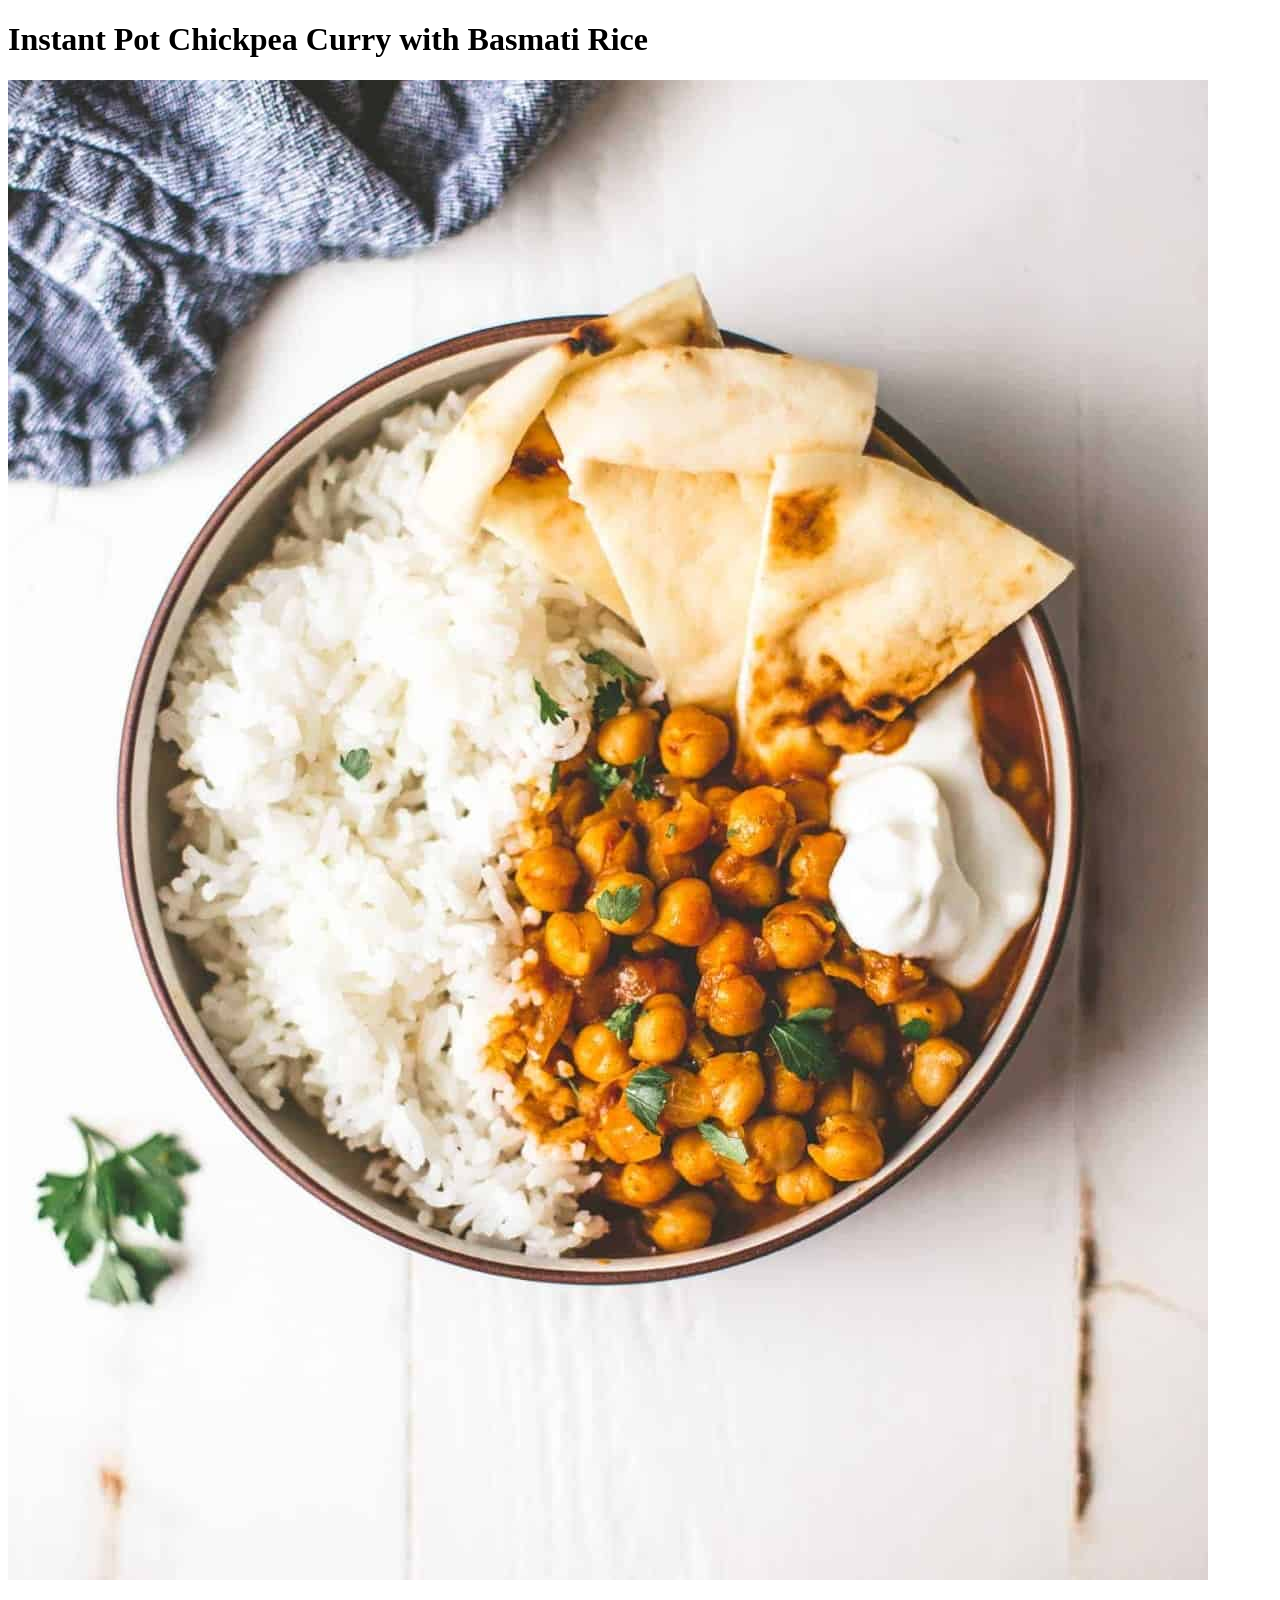
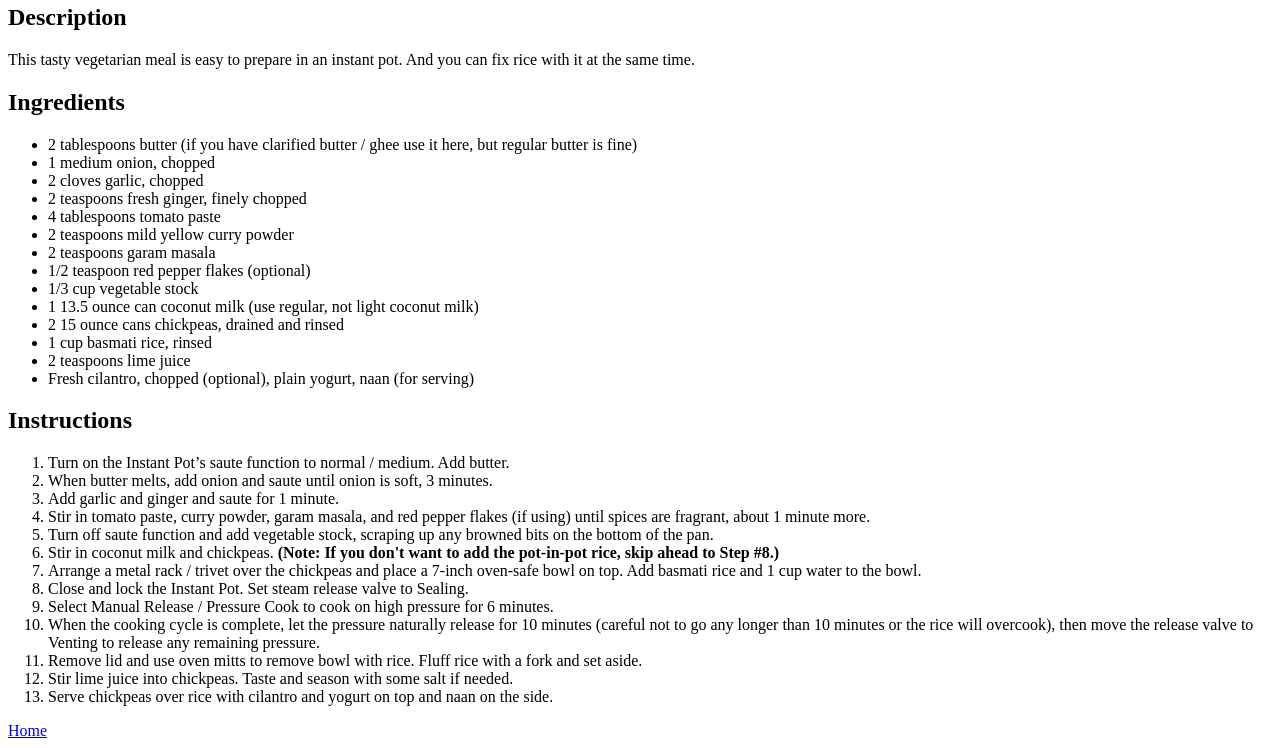
==== recipes/chickpea-curry.html @ 21789652 "Added two more recipes" ====
<!DOCTYPE html>
<html lang="en">
<head>
    <meta charset="UTF-8">
    <meta name="viewport" content="width=device-width, initial-scale=1.0">
    <title>Instant Pot Chickpea Curry with Basmati Rice</title>
</head>
<body>
    <h1>Instant Pot Chickpea Curry with Basmati Rice</h1>
    <img src="../images/chickpea-curry.jpg">
    <h2>Description</h2>
    <p>This tasty vegetarian meal is easy to prepare in an instant pot. And you can fix rice with it at the same time.</p>
    <h2>Ingredients</h2>
    <ul>
        <li>2 tablespoons butter (if you have clarified butter / ghee use it here, but regular butter is fine)</li>
        <li>1 medium onion, chopped</li>
        <li>2 cloves garlic, chopped</li>
        <li>2 teaspoons fresh ginger, finely chopped</li>
        <li>4 tablespoons tomato paste</li>
        <li>2 teaspoons mild yellow curry powder</li>
        <li>2 teaspoons garam masala</li>
        <li>1/2 teaspoon red pepper flakes (optional)</li>
        <li>1/3 cup vegetable stock</li>
        <li>1 13.5 ounce can coconut milk (use regular, not light coconut milk)</li>
        <li>2 15 ounce cans chickpeas, drained and rinsed</li>
        <li>1 cup basmati rice, rinsed</li>
        <li>2 teaspoons lime juice</li>
        <li>Fresh cilantro, chopped (optional), plain yogurt, naan (for serving)</li>
    </ul>
    <h2>Instructions</h2>
    <ol>
        <li>Turn on the Instant Pot’s saute function to normal / medium. Add butter.</li>
        <li>When butter melts, add onion and saute until onion is soft, 3 minutes.</li>
        <li>Add garlic and ginger and saute for 1 minute.</li>
        <li>Stir in tomato paste, curry powder, garam masala, and red pepper flakes (if using) until spices are fragrant, about 1 minute more.</li>
        <li>Turn off saute function and add vegetable stock, scraping up any browned bits on the bottom of the pan.</li>
        <li>Stir in coconut milk and chickpeas. <strong>(Note: If you don't want to add the pot-in-pot rice, skip ahead to Step #8.)</strong></li>
        <li>Arrange a metal rack / trivet over the chickpeas and place a 7-inch oven-safe bowl on top. Add basmati rice and 1 cup water to the bowl.</li>
        <li>Close and lock the Instant Pot. Set steam release valve to Sealing.</li>
        <li>Select Manual Release / Pressure Cook to cook on high pressure for 6 minutes.</li>
        <li>When the cooking cycle is complete, let the pressure naturally release for 10 minutes (careful not to go any longer than 10 minutes or the rice will overcook), then move the release valve to Venting to release any remaining pressure.</li>
        <li>Remove lid and use oven mitts to remove bowl with rice. Fluff rice with a fork and set aside.</li>
        <li>Stir lime juice into chickpeas. Taste and season with some salt if needed.</li>
        <li>Serve chickpeas over rice with cilantro and yogurt on top and naan on the side.</li>
    </ol>
    <a href="../index.html">Home</a>
</body>
</html>
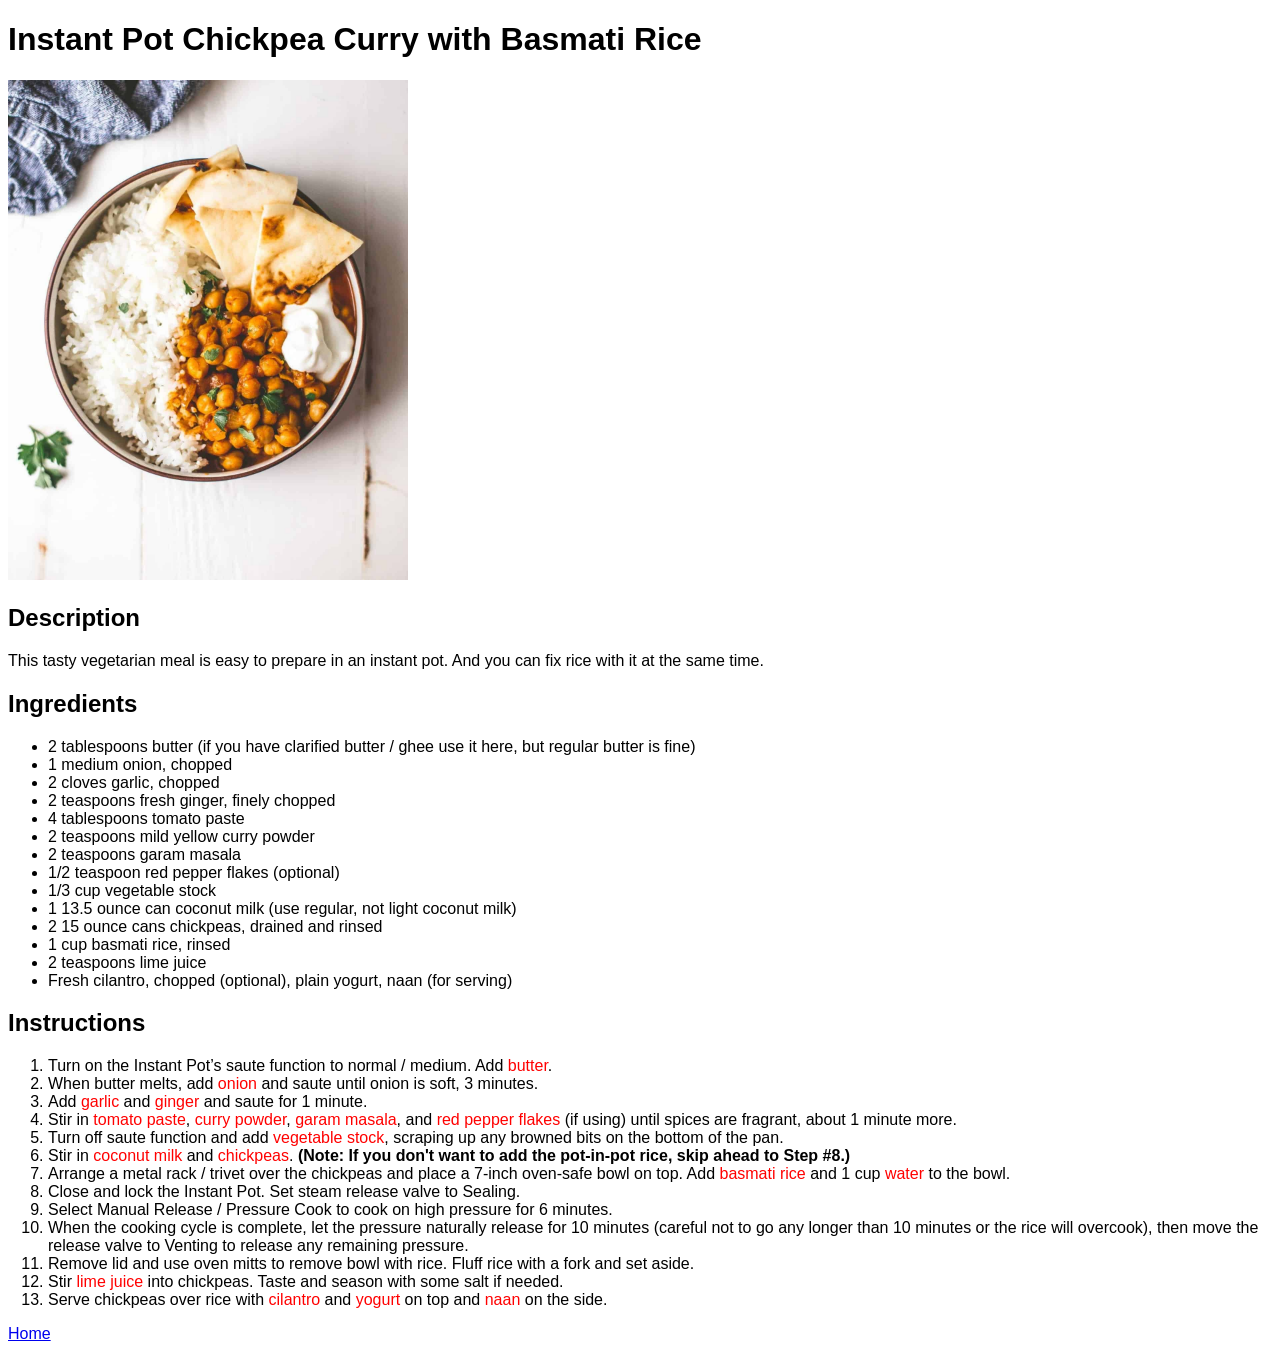
==== commit 39eb9ada: "Adding styling" ====
--- a/recipes/chickpea-curry.html
+++ b/recipes/chickpea-curry.html
@@ -4,10 +4,11 @@
     <meta charset="UTF-8">
     <meta name="viewport" content="width=device-width, initial-scale=1.0">
     <title>Instant Pot Chickpea Curry with Basmati Rice</title>
+    <link rel="stylesheet" href="../styles/styles.css">
 </head>
 <body>
     <h1>Instant Pot Chickpea Curry with Basmati Rice</h1>
-    <img src="../images/chickpea-curry.jpg">
+    <img class="sample-image" src="../images/chickpea-curry.jpg">
     <h2>Description</h2>
     <p>This tasty vegetarian meal is easy to prepare in an instant pot. And you can fix rice with it at the same time.</p>
     <h2>Ingredients</h2>
@@ -29,19 +30,19 @@
     </ul>
     <h2>Instructions</h2>
     <ol>
-        <li>Turn on the Instant Pot’s saute function to normal / medium. Add butter.</li>
-        <li>When butter melts, add onion and saute until onion is soft, 3 minutes.</li>
-        <li>Add garlic and ginger and saute for 1 minute.</li>
-        <li>Stir in tomato paste, curry powder, garam masala, and red pepper flakes (if using) until spices are fragrant, about 1 minute more.</li>
-        <li>Turn off saute function and add vegetable stock, scraping up any browned bits on the bottom of the pan.</li>
-        <li>Stir in coconut milk and chickpeas. <strong>(Note: If you don't want to add the pot-in-pot rice, skip ahead to Step #8.)</strong></li>
-        <li>Arrange a metal rack / trivet over the chickpeas and place a 7-inch oven-safe bowl on top. Add basmati rice and 1 cup water to the bowl.</li>
+        <li>Turn on the Instant Pot’s saute function to normal / medium. Add <span class="ingredient">butter</span>.</li>
+        <li>When butter melts, add <span class="ingredient">onion</span> and saute until onion is soft, 3 minutes.</li>
+        <li>Add <span class="ingredient">garlic</span> and <span class="ingredient">ginger</span> and saute for 1 minute.</li>
+        <li>Stir in <span class="ingredient">tomato paste</span>, <span class="ingredient">curry powder</span>, <span class="ingredient">garam masala</span>, and <span class="ingredient">red pepper flakes</span> (if using) until spices are fragrant, about 1 minute more.</li>
+        <li>Turn off saute function and add <span class="ingredient">vegetable stock</span>, scraping up any browned bits on the bottom of the pan.</li>
+        <li>Stir in <span class="ingredient">coconut milk</span> and <span class="ingredient">chickpeas</span>. <strong>(Note: If you don't want to add the pot-in-pot rice, skip ahead to Step #8.)</strong></li>
+        <li>Arrange a metal rack / trivet over the chickpeas and place a 7-inch oven-safe bowl on top. Add <span class="ingredient">basmati rice</span> and 1 cup <span class="ingredient">water</span> to the bowl.</li>
         <li>Close and lock the Instant Pot. Set steam release valve to Sealing.</li>
         <li>Select Manual Release / Pressure Cook to cook on high pressure for 6 minutes.</li>
         <li>When the cooking cycle is complete, let the pressure naturally release for 10 minutes (careful not to go any longer than 10 minutes or the rice will overcook), then move the release valve to Venting to release any remaining pressure.</li>
         <li>Remove lid and use oven mitts to remove bowl with rice. Fluff rice with a fork and set aside.</li>
-        <li>Stir lime juice into chickpeas. Taste and season with some salt if needed.</li>
-        <li>Serve chickpeas over rice with cilantro and yogurt on top and naan on the side.</li>
+        <li>Stir <span class="ingredient">lime juice</span> into chickpeas. Taste and season with some salt if needed.</li>
+        <li>Serve chickpeas over rice with <span class="ingredient">cilantro</span> and <span class="ingredient">yogurt</span> on top and <span class="ingredient">naan</span> on the side.</li>
     </ol>
     <a href="../index.html">Home</a>
 </body>
--- a/styles/styles.css
+++ b/styles/styles.css
@@ -0,0 +1,19 @@
+html {
+  box-sizing: border-box;
+}
+*, *:before, *:after {
+  box-sizing: inherit;
+}
+
+* {
+  font-family: Verdana, Geneva, Tahoma, sans-serif;
+}
+
+.sample-image {
+  height: 500px;
+  width: auto;
+}
+
+span.ingredient {
+  color: red;
+}
